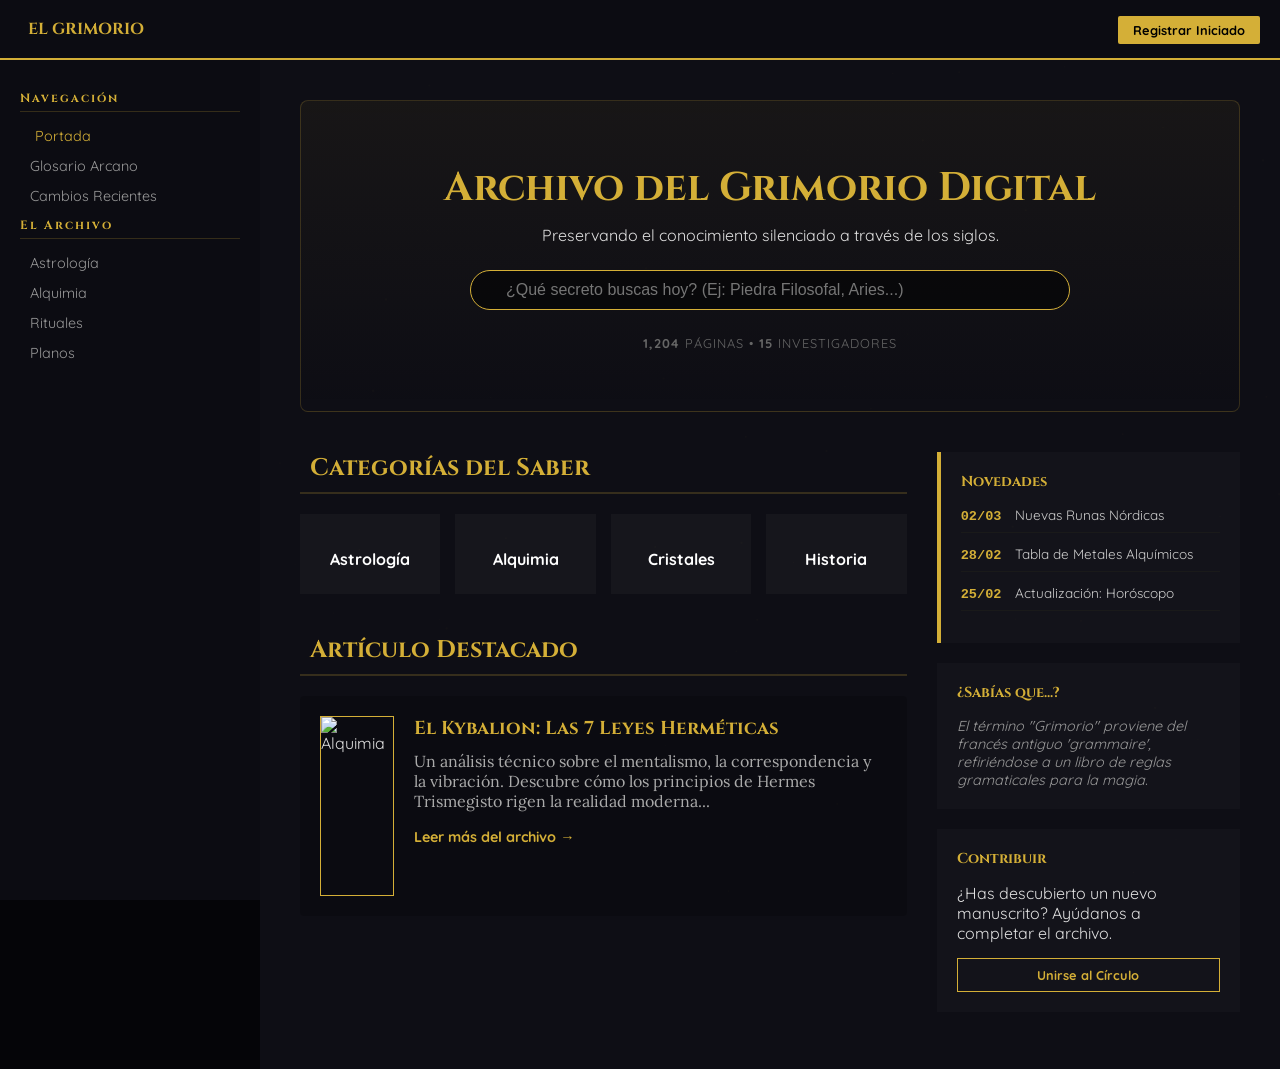
==== index.html @ 514eef9d "Add files via upload" ====
<!DOCTYPE html>
<html lang="es">
<head>
    <meta charset="UTF-8">
    <meta name="viewport" content="width=device-width, initial-scale=1.0">
    <title>Portada | El Grimorio Digital</title>
    <link href="https://fonts.googleapis.com/css2?family=Cinzel:wght@400;700&family=Lora:ital,wght@0,400;0,700&family=Quicksand:wght@300;500;700&display=swap" rel="stylesheet">
    <script src="https://unpkg.com/lucide@latest"></script>
    <link rel="stylesheet" href="style.css">
</head>
<body class="wiki-theme">

    <canvas id="canvas-stars"></canvas>

    <nav class="wiki-navbar">
        <div class="nav-container">
            <div class="nav-left">
                <button class="mobile-menu-btn" id="menuBtn">
                    <i data-lucide="menu"></i>
                </button>
                <div class="nav-logo">
                    <i data-lucide="library" class="gold-icon"></i>
                    <span>EL GRIMORIO</span>
                </div>
            </div>
            <div class="nav-right">
                <a href="registro.html" class="btn-gold">Registrar Iniciado</a>
            </div>
        </div>
    </nav>

    <div class="wiki-wrapper">
        <aside class="wiki-sidebar" id="sidebar">
            <div class="sidebar-section">
                <h3>Navegación</h3>
                <a href="index.html" class="active"><i data-lucide="home"></i> Portada</a>
                <a href="#"><i data-lucide="book-marked"></i> Glosario Arcano</a>
                <a href="#"><i data-lucide="history"></i> Cambios Recientes</a>
            </div>
            <div class="sidebar-section">
                <h3>El Archivo</h3>
                <a href="#"><i data-lucide="moon"></i> Astrología</a>
                <a href="#"><i data-lucide="flask-conical"></i> Alquimia</a>
                <a href="#"><i data-lucide="sparkles"></i> Rituales</a>
                <a href="#"><i data-lucide="layers"></i> Planos</a>
            </div>
        </aside>

        <main class="wiki-main">
            <header class="main-page-welcome">
                <div class="welcome-content">
                    <h1>Archivo del Grimorio Digital</h1>
                    <p>Preservando el conocimiento silenciado a través de los siglos.</p>
                    <div class="main-search-box">
                        <i data-lucide="search"></i>
                        <input type="text" placeholder="¿Qué secreto buscas hoy? (Ej: Piedra Filosofal, Aries...)">
                    </div>
                    <div class="welcome-stats">
                        <span><strong>1,204</strong> Páginas</span> • <span><strong>15</strong> Investigadores</span>
                    </div>
                </div>
            </header>

            <div class="main-page-grid">
                <section class="main-column-left">
                    <h2 class="block-title"><i data-lucide="layout-grid"></i> Categorías del Saber</h2>
                    <div class="category-grid">
                        <a href="#" class="cat-card">
                            <i data-lucide="moon"></i>
                            <h4>Astrología</h4>
                        </a>
                        <a href="#" class="cat-card">
                            <i data-lucide="flask-conical"></i>
                            <h4>Alquimia</h4>
                        </a>
                        <a href="#" class="cat-card">
                            <i data-lucide="gem"></i>
                            <h4>Cristales</h4>
                        </a>
                        <a href="#" class="cat-card">
                            <i data-lucide="scroll"></i>
                            <h4>Historia</h4>
                        </a>
                    </div>

                    <h2 class="block-title"><i data-lucide="award"></i> Artículo Destacado</h2>
                    <div class="featured-block">
                        <img src="https://images.unsplash.com/photo-1515544454840-7561f952f146?q=80&w=400" alt="Alquimia">
                        <div class="featured-text">
                            <h3>El Kybalion: Las 7 Leyes Herméticas</h3>
                            <p>Un análisis técnico sobre el mentalismo, la correspondencia y la vibración. Descubre cómo los principios de Hermes Trismegisto rigen la realidad moderna...</p>
                            <a href="#" class="wiki-link">Leer más del archivo →</a>
                        </div>
                    </div>
                </section>

                <aside class="main-column-right">
                    <div class="wiki-block gold-border">
                        <h3>Novedades</h3>
                        <ul class="wiki-list">
                            <li><span class="date">02/03</span> <a href="#">Nuevas Runas Nórdicas</a></li>
                            <li><span class="date">28/02</span> <a href="#">Tabla de Metales Alquímicos</a></li>
                            <li><span class="date">25/02</span> <a href="#">Actualización: Horóscopo</a></li>
                        </ul>
                    </div>

                    <div class="wiki-block">
                        <h3>¿Sabías que...?</h3>
                        <p class="did-you-know">El término "Grimorio" proviene del francés antiguo 'grammaire', refiriéndose a un libro de reglas gramaticales para la magia.</p>
                    </div>

                    <div class="wiki-block help-block">
                        <h3>Contribuir</h3>
                        <p>¿Has descubierto un nuevo manuscrito? Ayúdanos a completar el archivo.</p>
                        <a href="registro.html" class="wiki-btn-outline">Unirse al Círculo</a>
                    </div>
                </aside>
            </div>
        </main>
    </div>

    <script src="script.js"></script>
    <script>lucide.createIcons();</script>
</body>
</html>
---- style.css ----
:root {
    --gold: #d4af37;
    --gold-dim: rgba(212, 175, 55, 0.2);
    --dark-void: #050508;
    --sidebar-bg: #0c0c12;
    --content-bg: rgba(15, 15, 22, 0.98);
    --border: 1px solid #2d2d3a;
    --text-main: #e0e0e0;
}

* { margin: 0; padding: 0; box-sizing: border-box; }

body {
    background-color: var(--dark-void);
    color: var(--text-main);
    font-family: 'Quicksand', sans-serif;
}

#canvas-stars { position: fixed; top: 0; left: 0; z-index: -1; }

/* --- NAVBAR --- */
.wiki-navbar {
    position: fixed;
    top: 0; width: 100%; height: 60px;
    background: var(--sidebar-bg);
    border-bottom: 2px solid var(--gold);
    z-index: 1000;
}

.nav-container {
    max-width: 1600px; margin: 0 auto; height: 100%;
    display: flex; align-items: center; justify-content: space-between; padding: 0 20px;
}

.nav-logo { font-family: 'Cinzel'; font-weight: bold; color: var(--gold); display: flex; align-items: center; gap: 8px; }
.btn-gold { background: var(--gold); color: black; padding: 6px 15px; text-decoration: none; font-weight: bold; font-size: 0.8rem; border-radius: 2px; }

/* --- LAYOUT --- */
.wiki-wrapper { display: flex; max-width: 1600px; margin: 60px auto 0; min-height: calc(100vh - 60px); }

.wiki-sidebar {
    width: 260px; background: var(--sidebar-bg); border-right: 1px solid var(--border);
    padding: 30px 20px; position: sticky; top: 60px; height: calc(100vh - 60px);
}

.sidebar-section h3 { font-family: 'Cinzel'; color: var(--gold); font-size: 0.75rem; letter-spacing: 2px; margin-bottom: 15px; border-bottom: 1px solid var(--gold-dim); padding-bottom: 5px; }
.sidebar-section a { display: flex; align-items: center; gap: 10px; color: #999; text-decoration: none; font-size: 0.9rem; margin-bottom: 12px; transition: 0.3s; }
.sidebar-section a:hover, .sidebar-section a.active { color: var(--gold); padding-left: 5px; }

.wiki-main { flex: 1; background: var(--content-bg); padding: 40px; border-right: 1px solid var(--border); }

/* --- PORTADA (MAIN PAGE) --- */
.main-page-welcome {
    text-align: center; padding: 60px 20px; border: 1px solid var(--gold-dim);
    background: linear-gradient(to bottom, rgba(212,175,55,0.05), transparent);
    border-radius: 8px; margin-bottom: 40px;
}

.welcome-content h1 { font-family: 'Cinzel'; font-size: 2.5rem; color: var(--gold); margin-bottom: 10px; }
.main-search-box {
    max-width: 600px; margin: 25px auto; background: rgba(0,0,0,0.5);
    border: 1px solid var(--gold); border-radius: 30px; display: flex; align-items: center; padding: 10px 20px;
}
.main-search-box input { background: none; border: none; color: white; margin-left: 15px; width: 100%; outline: none; font-size: 1rem; }
.welcome-stats { font-size: 0.8rem; color: #666; text-transform: uppercase; letter-spacing: 1px; }

.main-page-grid { display: grid; grid-template-columns: 2fr 1fr; gap: 30px; }
.block-title { font-family: 'Cinzel'; color: var(--gold); margin-bottom: 20px; border-bottom: 2px solid var(--gold-dim); padding-bottom: 8px; display: flex; align-items: center; gap: 10px; }

/* Grid de Categorías */
.category-grid { display: grid; grid-template-columns: repeat(auto-fit, minmax(120px, 1fr)); gap: 15px; margin-bottom: 40px; }
.cat-card { background: rgba(255,255,255,0.03); border: 1px solid var(--border); padding: 25px 10px; text-align: center; text-decoration: none; color: white; transition: 0.3s; }
.cat-card i { display: block; margin: 0 auto 10px; color: var(--gold); }
.cat-card:hover { border-color: var(--gold); background: var(--gold-dim); transform: translateY(-3px); }

/* Artículo Destacado */
.featured-block { display: flex; gap: 20px; background: rgba(0,0,0,0.2); border: 1px solid var(--border); padding: 20px; border-radius: 4px; }
.featured-block img { width: 180px; height: 180px; object-fit: cover; border: 1px solid var(--gold); }
.featured-text h3 { font-family: 'Cinzel'; color: var(--gold); margin-bottom: 10px; }
.featured-text p { font-family: 'Lora'; font-size: 1rem; margin-bottom: 15px; color: #aaa; }
.wiki-link { color: var(--gold); text-decoration: none; font-weight: bold; font-size: 0.9rem; }

/* Sidebar Derecha */
.wiki-block { background: rgba(255,255,255,0.02); border: 1px solid var(--border); padding: 20px; margin-bottom: 20px; }
.gold-border { border-left: 4px solid var(--gold); }
.wiki-block h3 { font-family: 'Cinzel'; font-size: 0.9rem; color: var(--gold); margin-bottom: 15px; }
.wiki-list { list-style: none; }
.wiki-list li { font-size: 0.85rem; margin-bottom: 12px; border-bottom: 1px solid #1a1a1a; padding-bottom: 8px; }
.wiki-list .date { color: var(--gold); font-weight: bold; margin-right: 10px; font-family: monospace; }
.wiki-list a { color: #ccc; text-decoration: none; }
.wiki-list a:hover { color: white; }
.did-you-know { font-style: italic; font-size: 0.9rem; color: #999; }
.wiki-btn-outline { display: block; text-align: center; border: 1px solid var(--gold); color: var(--gold); padding: 8px; text-decoration: none; font-size: 0.8rem; font-weight: bold; margin-top: 15px; transition: 0.3s; }
.wiki-btn-outline:hover { background: var(--gold); color: black; }

/* --- RESPONSIVE --- */
.mobile-menu-btn { display: none; background: none; border: none; color: var(--gold); cursor: pointer; }

@media (max-width: 900px) {
    .main-page-grid { grid-template-columns: 1fr; }
    .wiki-sidebar { position: fixed; left: -100%; top: 60px; z-index: 2000; transition: 0.4s; }
    .wiki-sidebar.active { left: 0; }
    .mobile-menu-btn { display: block; }
    .featured-block { flex-direction: column; }
    .featured-block img { width: 100%; height: 200px; }
    .welcome-content h1 { font-size: 1.8rem; }
}










/* --- ESTILOS DE ARTÍCULO --- */

/* Contenedor para evitar que el texto se estire infinito en monitores grandes */
.article-max-width {
    max-width: 1000px;
    margin: 0 auto;
}

.article-header h1 {
    font-family: 'Cinzel';
    font-size: clamp(1.8rem, 5vw, 2.8rem); /* Tamaño fluido */
    color: var(--gold);
    margin-bottom: 5px;
}

.breadcrumb {
    font-size: 0.75rem;
    color: var(--gold);
    opacity: 0.6;
    margin-bottom: 15px;
    text-transform: uppercase;
    letter-spacing: 1px;
}

.article-content {
    font-family: 'Lora', serif; /* Fuente de lectura */
    font-size: 1.1rem;
    line-height: 1.8;
    color: #ccc;
}

.article-content h2 {
    font-family: 'Cinzel';
    color: var(--gold);
    margin: 40px 0 10px;
    font-size: 1.5rem;
}

hr {
    border: 0;
    border-top: 1px solid var(--gold-dim);
    margin-bottom: 25px;
}

/* INFOBOX (ESTILO PROFESIONAL) */
.wiki-infobox {
    float: right;
    width: 300px;
    background: #0a0a0f;
    border: 2px solid var(--gold);
    margin: 0 0 20px 25px;
    padding: 10px;
    box-shadow: 8px 8px 0px rgba(0,0,0,0.5);
}

.infobox-header {
    background: var(--gold);
    color: black;
    text-align: center;
    font-family: 'Cinzel';
    font-weight: bold;
    padding: 8px;
    margin-bottom: 10px;
}

.infobox-image img {
    width: 100%;
    border: 1px solid #222;
    display: block;
}

.info-row {
    display: flex;
    justify-content: space-between;
    padding: 8px 0;
    border-bottom: 1px solid #1a1a1a;
    font-size: 0.85rem;
}

.info-row .label { color: var(--gold); font-weight: bold; }

/* CITAS Y LISTAS */
.wiki-quote {
    background: rgba(212, 175, 55, 0.05);
    border-left: 4px solid var(--gold);
    padding: 25px;
    margin: 35px 0;
    font-style: italic;
    color: #eee;
}

.wiki-quote span {
    display: block;
    text-align: right;
    margin-top: 15px;
    color: var(--gold);
    font-family: 'Cinzel';
    font-size: 0.8rem;
}

.article-list {
    margin: 20px 0 20px 25px;
}

.article-list li {
    margin-bottom: 10px;
}

/* AJUSTE MÓVIL CRÍTICO */
@media (max-width: 850px) {
    .wiki-main {
        padding: 20px;
    }
    
    /* La Infobox deja de flotar y ocupa todo el ancho */
    .wiki-infobox {
        float: none;
        width: 100%;
        margin: 0 0 30px 0;
        box-shadow: none;
    }

    .article-header h1 {
        font-size: 2rem;
    }
}
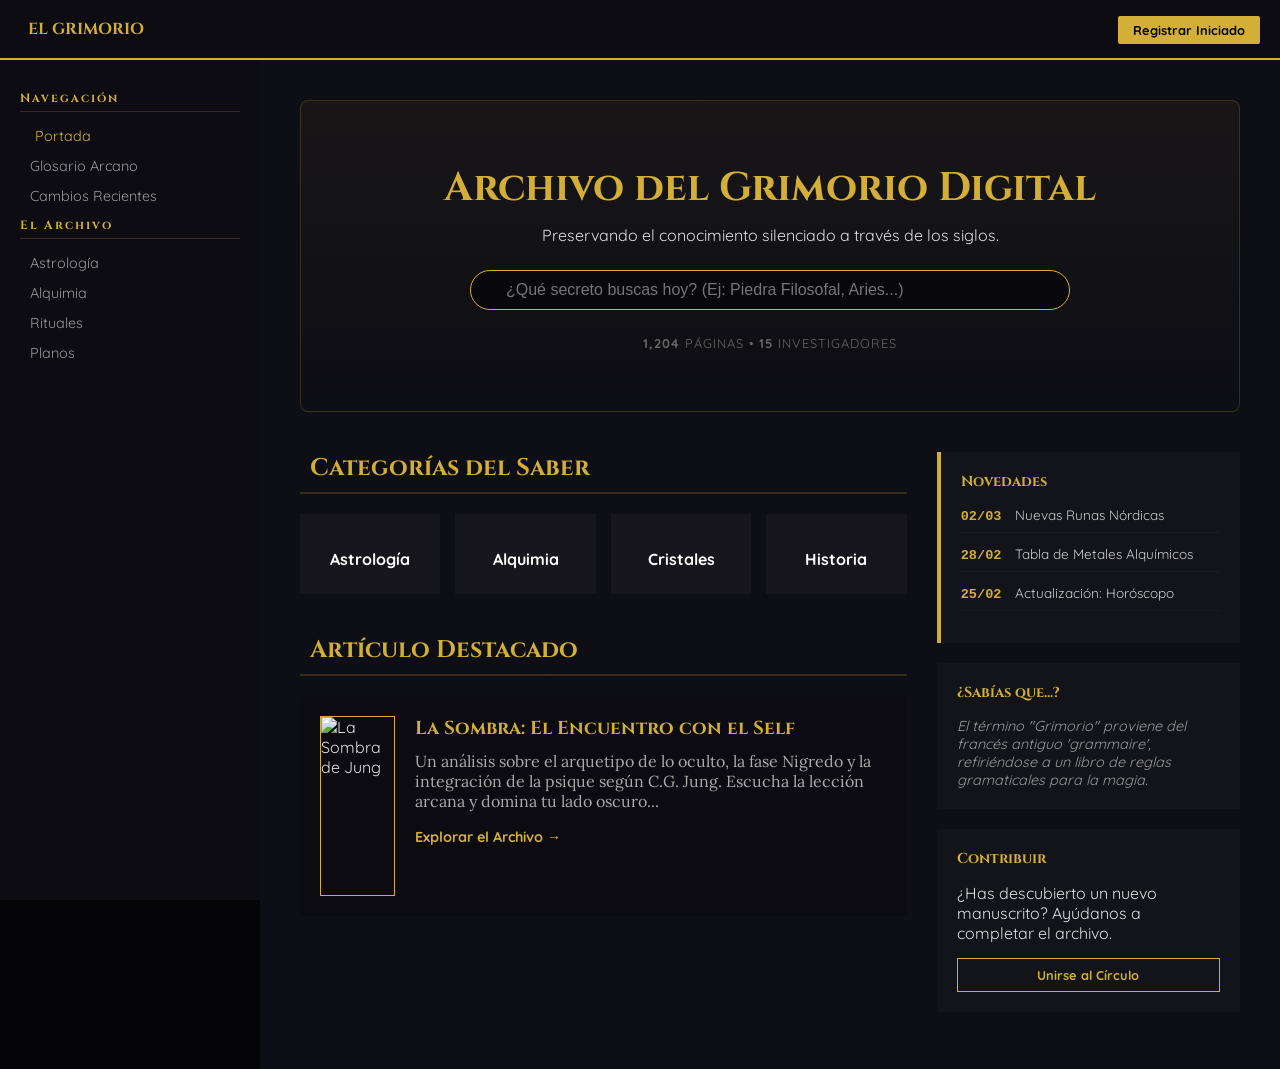
==== commit 996fc2f5: "Update index.html" ====
--- a/index.html
+++ b/index.html
@@ -85,12 +85,15 @@
 
                     <h2 class="block-title"><i data-lucide="award"></i> Artículo Destacado</h2>
                     <div class="featured-block">
-                        <img src="https://images.unsplash.com/photo-1515544454840-7561f952f146?q=80&w=400" alt="Alquimia">
-                        <div class="featured-text">
-                            <h3>El Kybalion: Las 7 Leyes Herméticas</h3>
-                            <p>Un análisis técnico sobre el mentalismo, la correspondencia y la vibración. Descubre cómo los principios de Hermes Trismegisto rigen la realidad moderna...</p>
-                            <a href="#" class="wiki-link">Leer más del archivo →</a>
-                        </div>
+
+<img src="https://images.unsplash.com/photo-1509248961158-e54f6934749c?q=80&w=400" alt="La Sombra de Jung">
+<div class="featured-text">
+    <h3>La Sombra: El Encuentro con el Self</h3>
+    <p>Un análisis sobre el arquetipo de lo oculto, la fase Nigredo y la integración de la psique según C.G. Jung. Escucha la lección arcana y domina tu lado oscuro...</p>
+    <a href="sombra-jung.html" class="wiki-link">Explorar el Archivo →</a>
+</div>
+
+                        
                     </div>
                 </section>
 
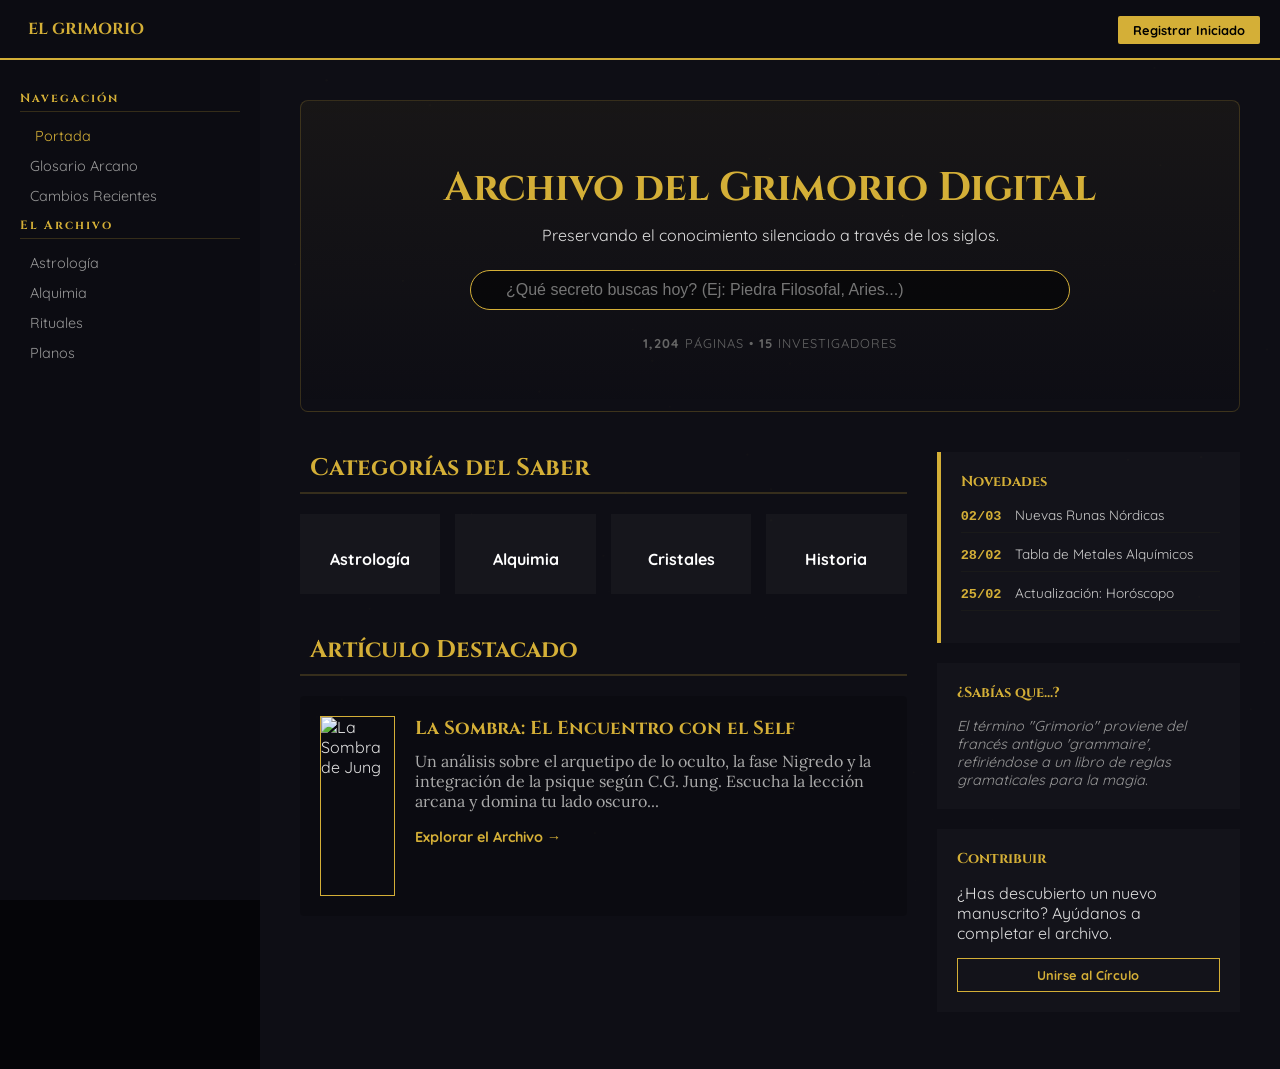
==== commit 87fe63e6: "Update index.html" ====
--- a/index.html
+++ b/index.html
@@ -90,7 +90,7 @@
 <div class="featured-text">
     <h3>La Sombra: El Encuentro con el Self</h3>
     <p>Un análisis sobre el arquetipo de lo oculto, la fase Nigredo y la integración de la psique según C.G. Jung. Escucha la lección arcana y domina tu lado oscuro...</p>
-    <a href="sombra-jung.html" class="wiki-link">Explorar el Archivo →</a>
+    <a href="Articulos/Psicologia/sombra-personal.html" class="wiki-link">Explorar el Archivo →</a>
 </div>
 
                         
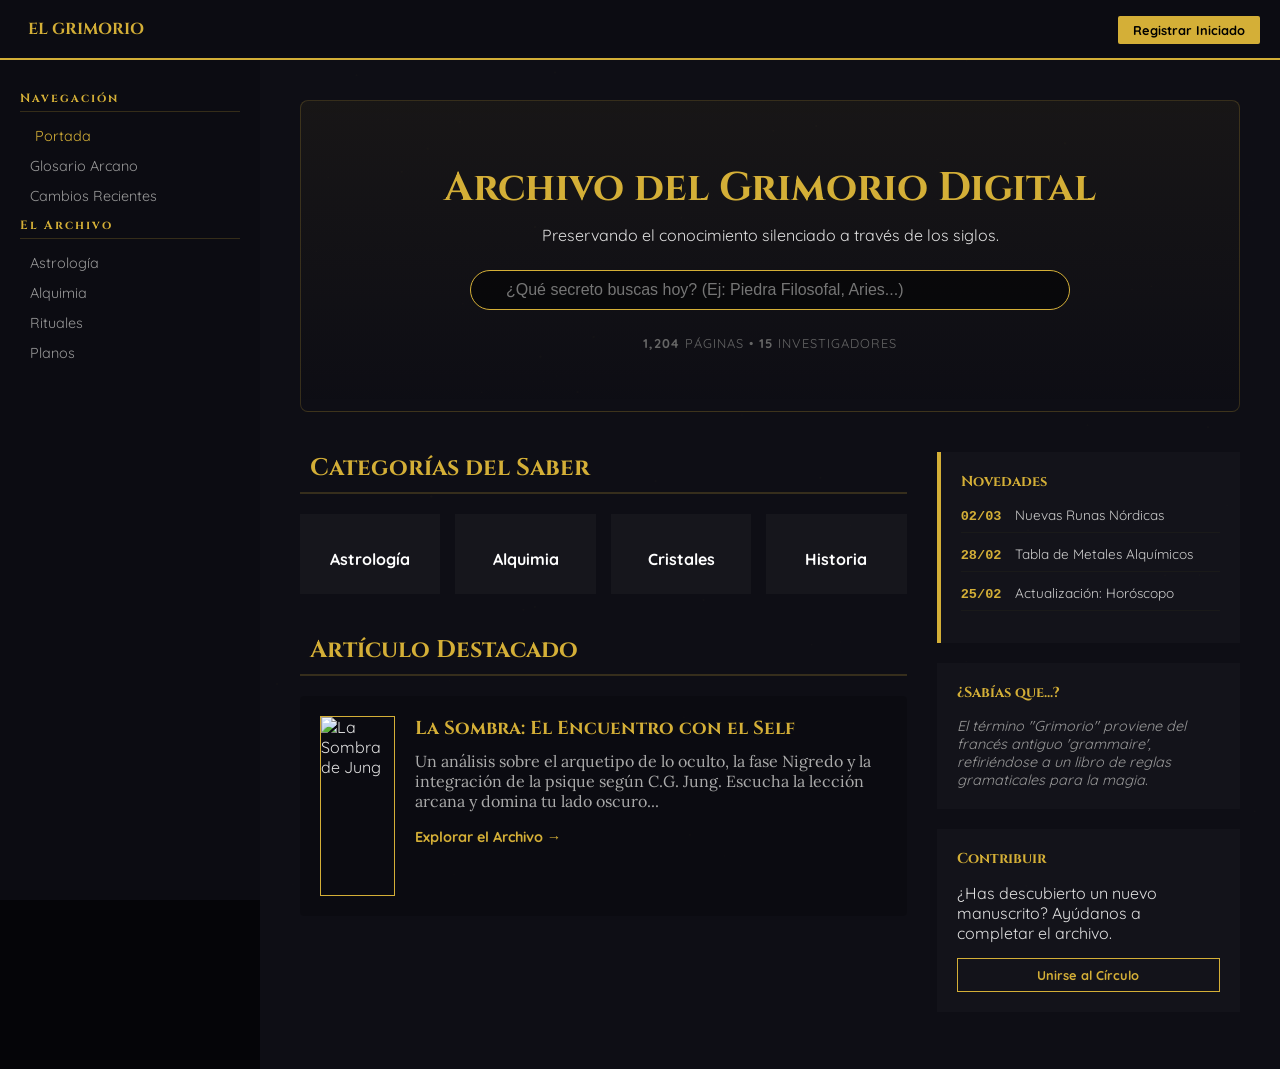
==== commit 071fde84: "Change registration link to section anchor" ====
--- a/index.html
+++ b/index.html
@@ -23,9 +23,12 @@
                     <span>EL GRIMORIO</span>
                 </div>
             </div>
+
+            
             <div class="nav-right">
-                <a href="registro.html" class="btn-gold">Registrar Iniciado</a>
-            </div>
+    <a href="#seccion-registro" class="btn-gold">Registrar Iniciado</a>
+</div>
+
         </div>
     </nav>
 
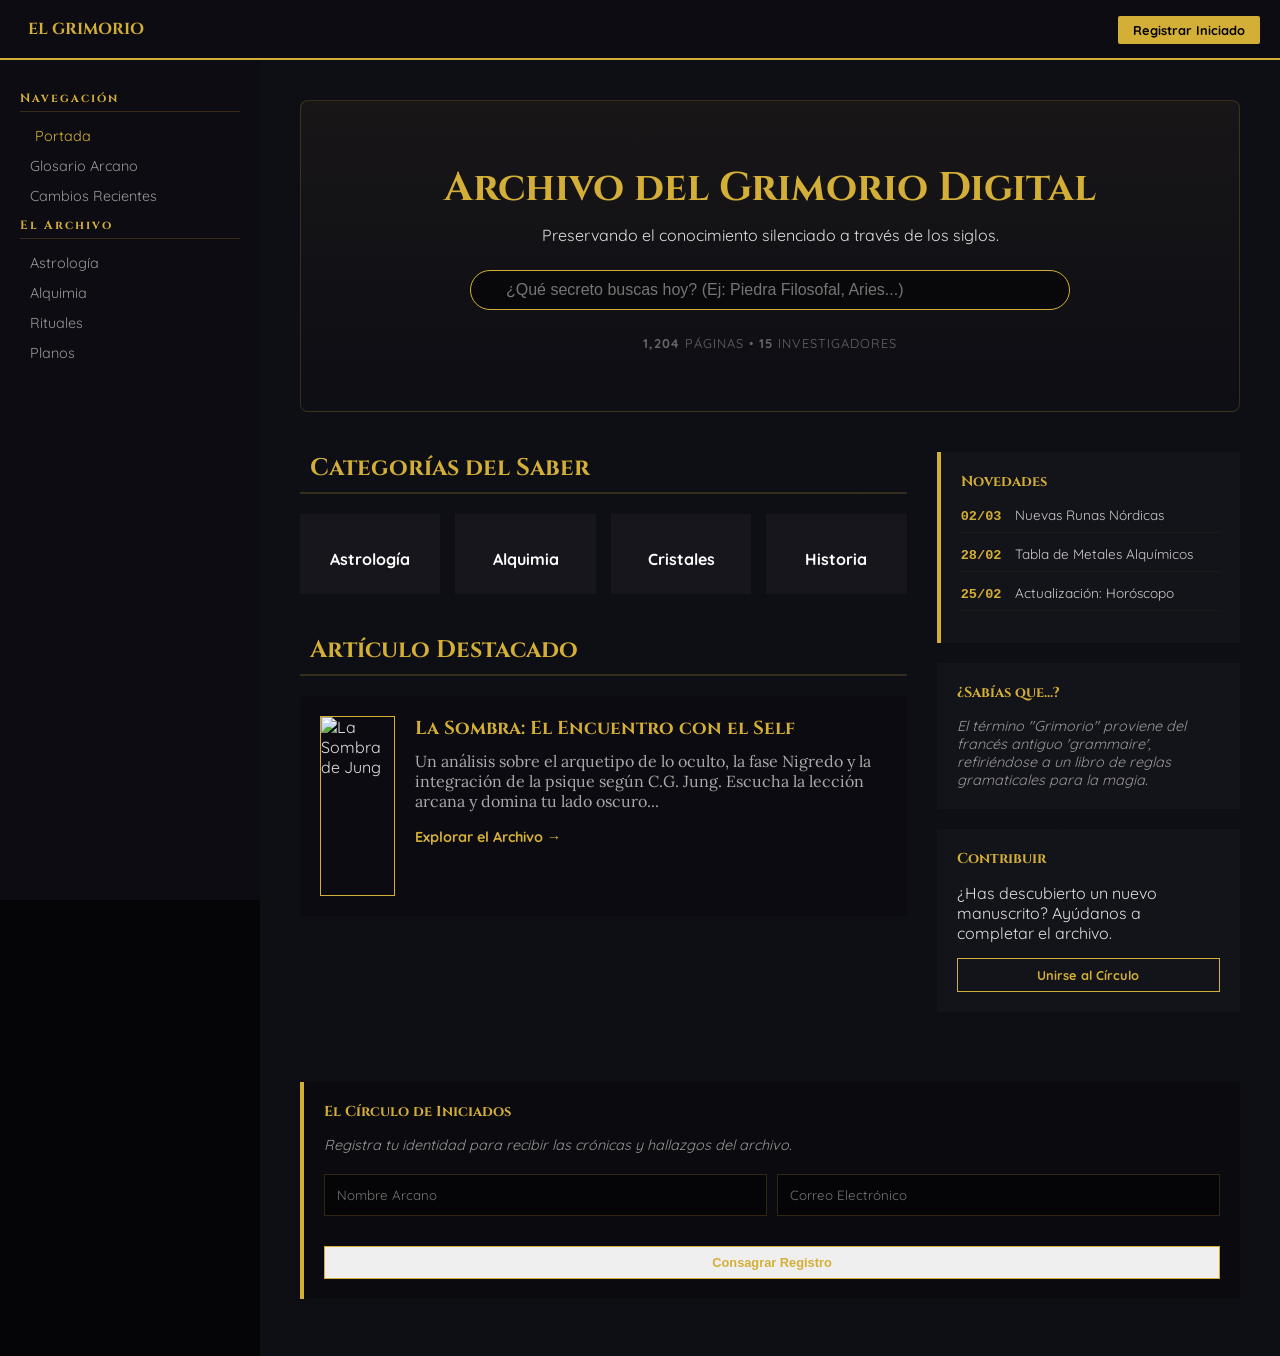
==== commit afb9d9c0: "Add registration section to index.html Added a registration section with a form for user identity re" ====
--- a/index.html
+++ b/index.html
@@ -122,6 +122,29 @@
                     </div>
                 </aside>
             </div>
+
+<section id="seccion-registro" class="wiki-block gold-border" style="margin-top: 50px; background: rgba(10, 10, 15, 0.9);">
+    <h3><i data-lucide="scroll"></i> El Círculo de Iniciados</h3>
+    <p class="did-you-know">Registra tu identidad para recibir las crónicas y hallazgos del archivo.</p>
+    
+    <form id="registroForm" style="display: flex; flex-direction: column; gap: 15px; margin-top: 20px;">
+        <div style="display: grid; grid-template-columns: 1fr 1fr; gap: 10px;">
+            <input type="text" name="nombre" placeholder="Nombre Arcano" required 
+                style="padding: 12px; background: #050508; border: 1px solid var(--gold-dim); color: white; font-family: 'Quicksand';">
+            <input type="email" name="email" placeholder="Correo Electrónico" required 
+                style="padding: 12px; background: #050508; border: 1px solid var(--gold-dim); color: white; font-family: 'Quicksand';">
+        </div>
+        <button type="submit" id="btnEnviar" class="wiki-btn-outline" style="cursor: pointer;">
+            Consagrar Registro
+        </button>
+    </form>
+    
+    <div id="mensajeExito" style="display:none; color: var(--gold); margin-top: 15px; text-align: center; font-family: 'Cinzel';">
+        <i data-lucide="check-circle"></i> ¡Identidad registrada en los archivos!
+    </div>
+</section>
+            
+            
         </main>
     </div>
 
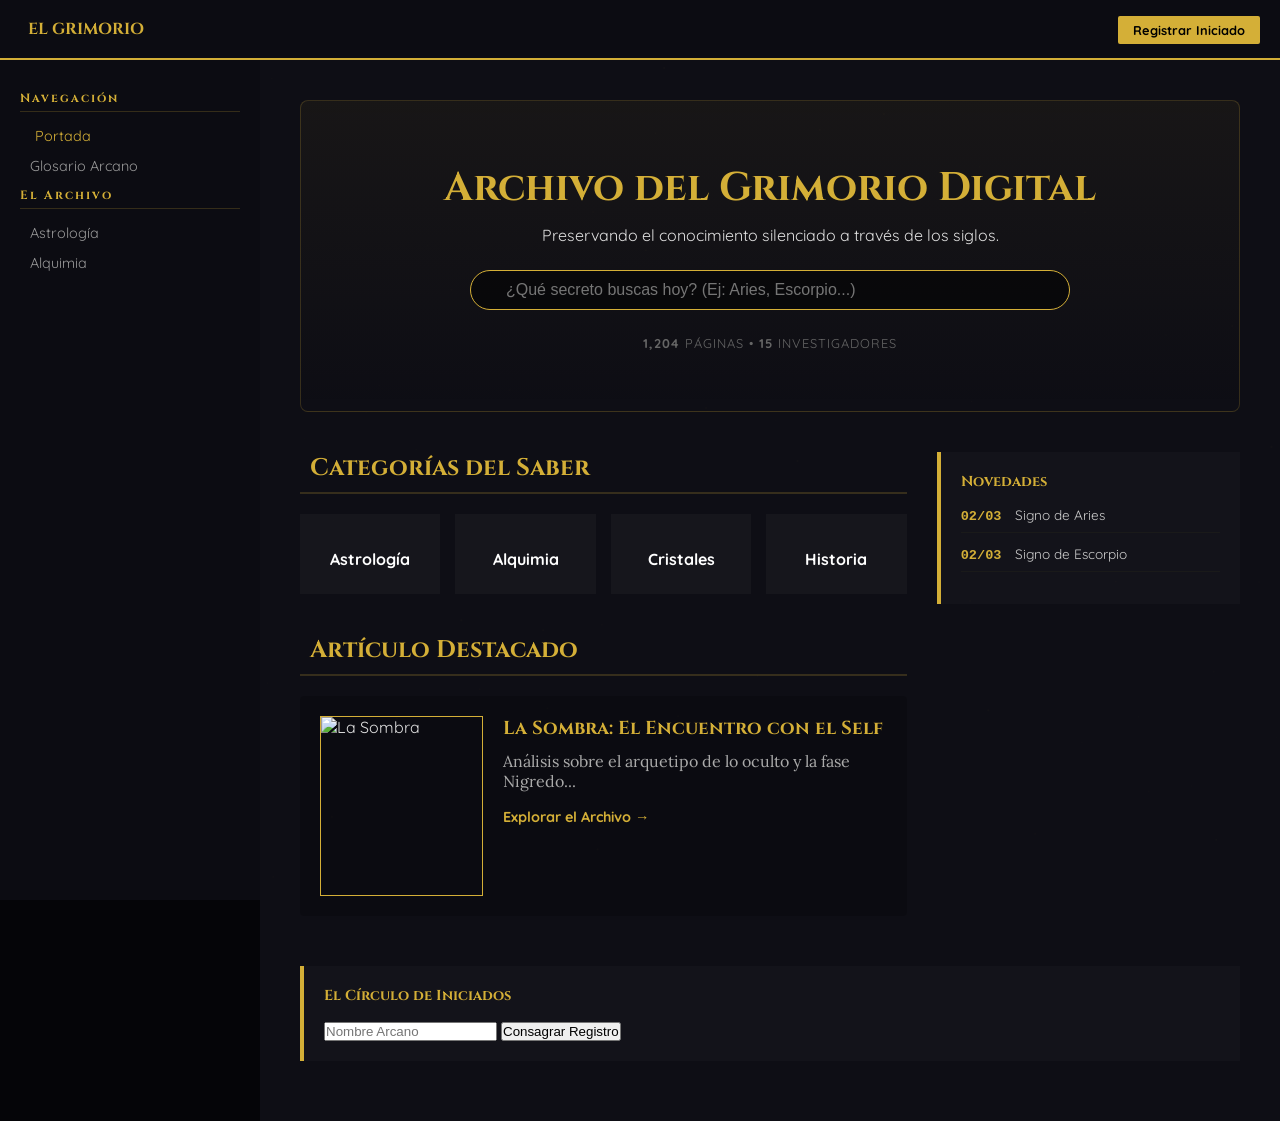
==== commit a462a5e6: "Rename Index.htmll to index.html" ====
--- a/index.html
+++ b/index.html
@@ -7,6 +7,35 @@
     <link href="https://fonts.googleapis.com/css2?family=Cinzel:wght@400;700&family=Lora:ital,wght@0,400;0,700&family=Quicksand:wght@300;500;700&display=swap" rel="stylesheet">
     <script src="https://unpkg.com/lucide@latest"></script>
     <link rel="stylesheet" href="style.css">
+    <style>
+        /* Estilos para que los resultados de búsqueda se vean bien */
+        .search-wrapper { position: relative; max-width: 600px; margin: 25px auto; }
+        #resultados-busqueda {
+            position: absolute;
+            top: 100%;
+            left: 0;
+            right: 0;
+            background: var(--sidebar-bg);
+            border: 1px solid var(--gold);
+            border-top: none;
+            border-radius: 0 0 15px 15px;
+            z-index: 5000;
+            max-height: 300px;
+            overflow-y: auto;
+            display: none; /* Se oculta por defecto */
+        }
+        .resultado-item {
+            display: block;
+            padding: 12px 20px;
+            color: white;
+            text-decoration: none;
+            border-bottom: 1px solid var(--gold-dim);
+            transition: 0.3s;
+        }
+        .resultado-item:hover { background: var(--gold-dim); color: var(--gold); }
+        .resultado-item strong { display: block; font-family: 'Cinzel'; font-size: 0.9rem; }
+        .resultado-item small { color: #888; font-size: 0.75rem; }
+    </style>
 </head>
 <body class="wiki-theme">
 
@@ -23,12 +52,9 @@
                     <span>EL GRIMORIO</span>
                 </div>
             </div>
-
-            
             <div class="nav-right">
-    <a href="#seccion-registro" class="btn-gold">Registrar Iniciado</a>
-</div>
-
+                <a href="#seccion-registro" class="btn-gold">Registrar Iniciado</a>
+            </div>
         </div>
     </nav>
 
@@ -38,14 +64,11 @@
                 <h3>Navegación</h3>
                 <a href="index.html" class="active"><i data-lucide="home"></i> Portada</a>
                 <a href="#"><i data-lucide="book-marked"></i> Glosario Arcano</a>
-                <a href="#"><i data-lucide="history"></i> Cambios Recientes</a>
             </div>
             <div class="sidebar-section">
                 <h3>El Archivo</h3>
-                <a href="#"><i data-lucide="moon"></i> Astrología</a>
-                <a href="#"><i data-lucide="flask-conical"></i> Alquimia</a>
-                <a href="#"><i data-lucide="sparkles"></i> Rituales</a>
-                <a href="#"><i data-lucide="layers"></i> Planos</a>
+                <a href="Articulos/Psicologia/articulo.html?id=aries"><i data-lucide="moon"></i> Astrología</a>
+                <a href="Articulos/Psicologia/articulo.html?id=alquimia-hermetica"><i data-lucide="flask-conical"></i> Alquimia</a>
             </div>
         </aside>
 
@@ -54,10 +77,15 @@
                 <div class="welcome-content">
                     <h1>Archivo del Grimorio Digital</h1>
                     <p>Preservando el conocimiento silenciado a través de los siglos.</p>
-                    <div class="main-search-box">
-                        <i data-lucide="search"></i>
-                        <input type="text" placeholder="¿Qué secreto buscas hoy? (Ej: Piedra Filosofal, Aries...)">
+                    
+                    <div class="search-wrapper">
+                        <div class="main-search-box">
+                            <i data-lucide="search"></i>
+                            <input type="text" id="buscador-input" placeholder="¿Qué secreto buscas hoy? (Ej: Aries, Escorpio...)">
+                        </div>
+                        <div id="resultados-busqueda"></div>
                     </div>
+
                     <div class="welcome-stats">
                         <span><strong>1,204</strong> Páginas</span> • <span><strong>15</strong> Investigadores</span>
                     </div>
@@ -68,35 +96,20 @@
                 <section class="main-column-left">
                     <h2 class="block-title"><i data-lucide="layout-grid"></i> Categorías del Saber</h2>
                     <div class="category-grid">
-                        <a href="#" class="cat-card">
-                            <i data-lucide="moon"></i>
-                            <h4>Astrología</h4>
-                        </a>
-                        <a href="#" class="cat-card">
-                            <i data-lucide="flask-conical"></i>
-                            <h4>Alquimia</h4>
-                        </a>
-                        <a href="#" class="cat-card">
-                            <i data-lucide="gem"></i>
-                            <h4>Cristales</h4>
-                        </a>
-                        <a href="#" class="cat-card">
-                            <i data-lucide="scroll"></i>
-                            <h4>Historia</h4>
-                        </a>
+                        <a href="#" class="cat-card"><i data-lucide="moon"></i><h4>Astrología</h4></a>
+                        <a href="#" class="cat-card"><i data-lucide="flask-conical"></i><h4>Alquimia</h4></a>
+                        <a href="#" class="cat-card"><i data-lucide="gem"></i><h4>Cristales</h4></a>
+                        <a href="#" class="cat-card"><i data-lucide="scroll"></i><h4>Historia</h4></a>
                     </div>
 
                     <h2 class="block-title"><i data-lucide="award"></i> Artículo Destacado</h2>
                     <div class="featured-block">
-
-<img src="https://images.unsplash.com/photo-1509248961158-e54f6934749c?q=80&w=400" alt="La Sombra de Jung">
-<div class="featured-text">
-    <h3>La Sombra: El Encuentro con el Self</h3>
-    <p>Un análisis sobre el arquetipo de lo oculto, la fase Nigredo y la integración de la psique según C.G. Jung. Escucha la lección arcana y domina tu lado oscuro...</p>
-    <a href="Articulos/Psicologia/sombra-personal.html" class="wiki-link">Explorar el Archivo →</a>
-</div>
-
-                        
+                        <img src="https://images.unsplash.com/photo-1509248961158-e54f6934749c?q=80&w=400" alt="La Sombra">
+                        <div class="featured-text">
+                            <h3>La Sombra: El Encuentro con el Self</h3>
+                            <p>Análisis sobre el arquetipo de lo oculto y la fase Nigredo...</p>
+                            <a href="Articulos/Psicologia/articulo.html?id=la-sombra" class="wiki-link">Explorar el Archivo →</a>
+                        </div>
                     </div>
                 </section>
 
@@ -104,51 +117,60 @@
                     <div class="wiki-block gold-border">
                         <h3>Novedades</h3>
                         <ul class="wiki-list">
-                            <li><span class="date">02/03</span> <a href="#">Nuevas Runas Nórdicas</a></li>
-                            <li><span class="date">28/02</span> <a href="#">Tabla de Metales Alquímicos</a></li>
-                            <li><span class="date">25/02</span> <a href="#">Actualización: Horóscopo</a></li>
+                            <li><span class="date">02/03</span> <a href="Articulos/Psicologia/articulo.html?id=aries">Signo de Aries</a></li>
+                            <li><span class="date">02/03</span> <a href="Articulos/Psicologia/articulo.html?id=escorpio">Signo de Escorpio</a></li>
                         </ul>
-                    </div>
-
-                    <div class="wiki-block">
-                        <h3>¿Sabías que...?</h3>
-                        <p class="did-you-know">El término "Grimorio" proviene del francés antiguo 'grammaire', refiriéndose a un libro de reglas gramaticales para la magia.</p>
-                    </div>
-
-                    <div class="wiki-block help-block">
-                        <h3>Contribuir</h3>
-                        <p>¿Has descubierto un nuevo manuscrito? Ayúdanos a completar el archivo.</p>
-                        <a href="registro.html" class="wiki-btn-outline">Unirse al Círculo</a>
                     </div>
                 </aside>
             </div>
 
-<section id="seccion-registro" class="wiki-block gold-border" style="margin-top: 50px; background: rgba(10, 10, 15, 0.9);">
-    <h3><i data-lucide="scroll"></i> El Círculo de Iniciados</h3>
-    <p class="did-you-know">Registra tu identidad para recibir las crónicas y hallazgos del archivo.</p>
-    
-    <form id="registroForm" style="display: flex; flex-direction: column; gap: 15px; margin-top: 20px;">
-        <div style="display: grid; grid-template-columns: 1fr 1fr; gap: 10px;">
-            <input type="text" name="nombre" placeholder="Nombre Arcano" required 
-                style="padding: 12px; background: #050508; border: 1px solid var(--gold-dim); color: white; font-family: 'Quicksand';">
-            <input type="email" name="email" placeholder="Correo Electrónico" required 
-                style="padding: 12px; background: #050508; border: 1px solid var(--gold-dim); color: white; font-family: 'Quicksand';">
-        </div>
-        <button type="submit" id="btnEnviar" class="wiki-btn-outline" style="cursor: pointer;">
-            Consagrar Registro
-        </button>
-    </form>
-    
-    <div id="mensajeExito" style="display:none; color: var(--gold); margin-top: 15px; text-align: center; font-family: 'Cinzel';">
-        <i data-lucide="check-circle"></i> ¡Identidad registrada en los archivos!
-    </div>
-</section>
-            
-            
+            <section id="seccion-registro" class="wiki-block gold-border" style="margin-top: 50px;">
+                <h3><i data-lucide="scroll"></i> El Círculo de Iniciados</h3>
+                <form id="registroForm">
+                    <input type="text" name="nombre" placeholder="Nombre Arcano" required>
+                    <button type="submit" id="btnEnviar">Consagrar Registro</button>
+                </form>
+            </section>
         </main>
     </div>
 
+    <script src="datos.js"></script>
     <script src="script.js"></script>
-    <script>lucide.createIcons();</script>
+    <script>
+        // Lógica del buscador integrada para que funcione sí o sí
+        const input = document.getElementById('buscador-input');
+        const resCont = document.getElementById('resultados-busqueda');
+
+        input.addEventListener('input', () => {
+            const query = input.value.toLowerCase();
+            resCont.innerHTML = '';
+            
+            if(query.length < 2) {
+                resCont.style.display = 'none';
+                return;
+            }
+
+            let encontrados = 0;
+            for(let id in biblioteca) {
+                if(biblioteca[id].titulo.toLowerCase().includes(query)) {
+                    const a = document.createElement('a');
+                    a.href = `Articulos/Psicologia/articulo.html?id=${id}`;
+                    a.className = 'resultado-item';
+                    a.innerHTML = `<strong>${biblioteca[id].titulo}</strong><small>${biblioteca[id].breadcrumb}</small>`;
+                    resCont.appendChild(a);
+                    encontrados++;
+                }
+            }
+            resCont.style.display = encontrados > 0 ? 'block' : 'none';
+        });
+
+        // Cerrar resultados al hacer clic fuera
+        document.addEventListener('click', (e) => {
+            if (!input.contains(e.target)) resCont.style.display = 'none';
+        });
+
+        lucide.createIcons();
+    </script>
 </body>
-</html>
+  </html>
+  
--- a/style.css
+++ b/style.css
@@ -241,3 +241,30 @@
         font-size: 2rem;
     }
 }
+
+
+
+.resultados-flotantes {
+    position: absolute;
+    width: 100%;
+    max-width: 600px;
+    background: var(--sidebar-bg);
+    border: 1px solid var(--gold);
+    border-radius: 0 0 10px 10px;
+    z-index: 5000;
+    margin-top: -20px; /* Ajustar según tu diseño */
+}
+
+.resultado-sugerencia {
+    display: block;
+    padding: 12px 20px;
+    color: white;
+    text-decoration: none;
+    border-bottom: 1px solid var(--gold-dim);
+}
+
+.resultado-sugerencia:hover {
+    background: var(--gold-dim);
+    color: var(--gold);
+}
+
